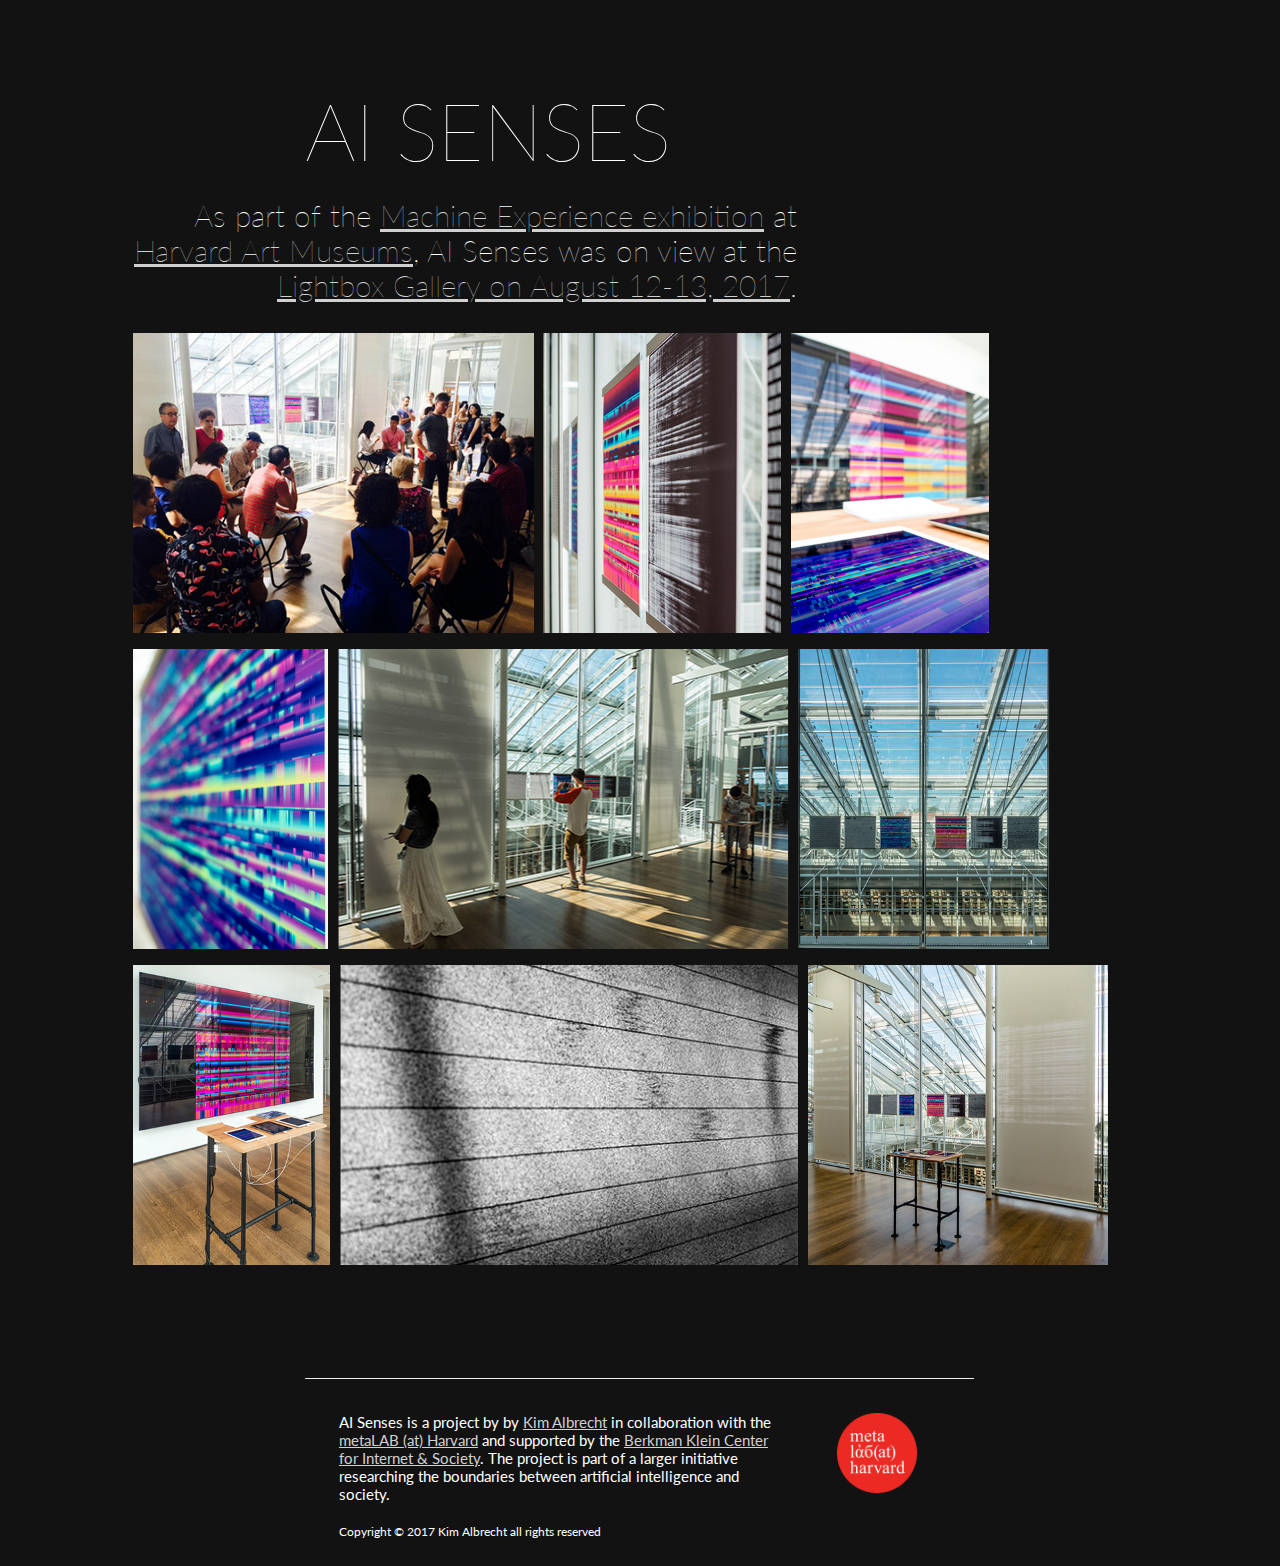
==== harvard_art_museums_exhibit.html @ d58d0d69 "Text Update + small layout changes" ====
<!DOCTYPE html>
<html lang="en">
<head>

  <!-- Basic Page Needs
  –––––––––––––––––––––––––––––––––––––––––––––––––– -->
  <meta charset="utf-8">
  <title>AI Senses</title>
  <meta name="description" content="">
  <meta name="author" content="Kim Albrecht">

  <!-- Mobile Specific Metas
  –––––––––––––––––––––––––––––––––––––––––––––––––– -->
<meta name="viewport" content="initial-scale=1, maximum-scale=1, user-scalable=0"/>
<meta name="apple-mobile-web-app-capable" content="yes">
<meta name="mobile-web-app-capable" content="yes">

  <!-- FONT
  –––––––––––––––––––––––––––––––––––––––––––––––––– -->
  <link href="https://fonts.googleapis.com/css?family=Lato:100,300,300i" rel="stylesheet">

  <!-- CSS
  –––––––––––––––––––––––––––––––––––––––––––––––––– -->
  <link rel="stylesheet" href="css/normalize.css">
  <link rel="stylesheet" href="css/skeleton.css">
  <link rel="stylesheet" href="css/custom.css">

  <style type="text/css">
    .thumbnail img{
      /*height: 0%;*/
      width: auto;
      height: 300px;
    }
    .grid-image-item{
      overflow:auto;
      margin: 5px;
    }

    /** LIGHTBOX MARKUP **/

    .lightbox {
      /** Default lightbox to hidden */
      display: none;

      /** Position and style */
      position: fixed;
      z-index: 999;
      width: 100%;
      height: 100%;
      text-align: center;
      top: 0;
      left: 0;
      background: rgba(0,0,0,0.8);
    }

    .lightbox img {
      /** Pad the lightbox image */
      max-width: 90%;
      max-height: 80%;
      margin-top: 2%;
    }

    .lightbox:target {
      /** Remove default browser outline */
      outline: none;

      /** Unhide lightbox **/
      display: block;
    }
    
  </style>

  <!-- Favicon
  –––––––––––––––––––––––––––––––––––––––––––––––––– -->
  <link rel="icon" type="image/png" href="images/favicon.png">

</head>
<body>

  <!-- Primary Page Layout
  –––––––––––––––––––––––––––––––––––––––––––––––––– -->
  <div class="container">
    <div class="row" style="margin-top: 8%">
      <div class="ten columns offset-by-two">
        <h1 id="headline">AI Senses</h1>
      </div>
    </div>
    <div class="row">
<!--       <div class="five columns offset-by-one">
        <p class="introDescr">Ai Senses visualizes sensor data of machines that surround us every day to develop an understanding how they experience the world.</p>
      </div> -->
      <div class="eight columns">
        <p class="introDescr">As part of the <a href="https://cyber.harvard.edu/events/2017/08/AIArt">Machine Experience exhibition</a> at <a href="http://www.harvardartmuseums.org/visit/calendar/lightbox-gallery-talk-artificial-intelligence-in-art-and-design">Harvard Art Museums</a>, AI Senses was on view at the <a href="https://metalabharvard.github.io/projects/lb_machineexperience/">Lightbox Gallery on August 12-13, 2017</a>.</p>
      </div>
    </div>

    <div class="grid"> <!-- Sensor Grid -->
      <div class="grid-image-item thumbnail">
        <a href="#image_0">
          <img src="images/harvard_art_museums/medium/AI Senses Exhibit Images_0.jpg">
        </a>
      </div>

      <div class="grid-image-item thumbnail">
        <a href="#image_1">
          <img src="images/harvard_art_museums/medium/AI Senses Exhibit Images_1.jpg">
        </a>
      </div>
      
      <div class="grid-image-item thumbnail">
        <a href="#image_2">
          <img src="images/harvard_art_museums/medium/AI Senses Exhibit Images_2.jpg">
        </a>
      </div>
      
      <div class="grid-image-item thumbnail">
        <a href="#image_3">
          <img src="images/harvard_art_museums/medium/AI Senses Exhibit Images_3.jpg">
        </a>
      </div>

      <div class="grid-image-item thumbnail">
        <a href="#image_4">
          <img src="images/harvard_art_museums/medium/AI Senses Exhibit Images_4.jpg">
        </a>
      </div>

      <div class="grid-image-item thumbnail">
        <a href="#image_5">
          <img src="images/harvard_art_museums/medium/AI Senses Exhibit Images_5.jpg">
        </a>
      </div>

      <div class="grid-image-item thumbnail">
        <a href="#image_6">
          <img src="images/harvard_art_museums/medium/AI Senses Exhibit Images_6.jpg">
        </a>
      </div>
      
      <div class="grid-image-item thumbnail">
        <a href="#image_7">
          <img src="images/harvard_art_museums/medium/AI Senses Exhibit Images_7.jpg">
        </a>
      </div>

      <div class="grid-image-item thumbnail">
        <a href="#image_8">
          <img src="images/harvard_art_museums/medium/AI Senses Exhibit Images_8.jpg">
        </a>
      </div>
      
    </div> <!-- Sensor Grid -->

    <a href="#_" class="lightbox" id="image_0">
      <img src="images/harvard_art_museums/large/AI Senses Exhibit Images_0.jpg">
    </a>
    <a href="#_" class="lightbox" id="image_1">
      <img src="images/harvard_art_museums/large/AI Senses Exhibit Images_1.jpg">
    </a>
    <a href="#_" class="lightbox" id="image_2">
      <img src="images/harvard_art_museums/large/AI Senses Exhibit Images_2.jpg">
    </a>
    <a href="#_" class="lightbox" id="image_3">
      <img src="images/harvard_art_museums/large/AI Senses Exhibit Images_3.jpg">
    </a>
    <a href="#_" class="lightbox" id="image_4">
      <img src="images/harvard_art_museums/large/AI Senses Exhibit Images_4.jpg">
    </a>
    <a href="#_" class="lightbox" id="image_5">
      <img src="images/harvard_art_museums/large/AI Senses Exhibit Images_5.jpg">
    </a>
    <a href="#_" class="lightbox" id="image_6">
      <img src="images/harvard_art_museums/large/AI Senses Exhibit Images_6.jpg">
    </a>
    <a href="#_" class="lightbox" id="image_7">
      <img src="images/harvard_art_museums/large/AI Senses Exhibit Images_7.jpg">
    </a>
    <a href="#_" class="lightbox" id="image_8">
      <img src="images/harvard_art_museums/large/AI Senses Exhibit Images_8.jpg">
      <p>Image by Chris Molinski</p>
    </a>

    <!-- Descr. Long -->

    <div id="row" style="margin-top: 10%;"> <!-- Footer -->
        <div class="eight columns offset-by-two" style="border-top: 1px solid #eee;">
            <div id="row" style="margin: 5%;">
              <div class="nine columns">
                <p>
                  AI Senses is a project by by <a href="http://kimalbrecht.com/">Kim Albrecht</a> in collaboration with the <a href="http://metalab.harvard.edu/">metaLAB (at) Harvard</a> and supported by the <a href="">Berkman Klein Center for Internet &amp; Society</a>. The project is part of a larger initiative researching the boundaries between artificial intelligence and society.
                    <br><br>
                    <small>Copyright &copy; 2017 Kim Albrecht all rights reserved</small>
                </p>
              </div>
              <div class="two columns offset-by-one">
                  <img src="images/ml_logo.gif" style="width: 80px; height: 80px;">
              </div>
            </div>
        </div>
        
    </div> <!-- Footer -->

  </div>

<!-- End Document
  –––––––––––––––––––––––––––––––––––––––––––––––––– -->

<!-- JS
–––––––––––––––––––––––––––––––––––––––––––––––––– -->
  <script src="libs/isotope.pkgd.min.js"></script>

  <script>
    
    var grid = document.querySelector('.grid');

    var iso = new Isotope( grid, {
      // options
      itemSelector: '.grid-image-item',
      layoutMode: 'fitRows', // fitRows // masonry
      sortBy: 'random'
    });

    window.onload = function() {
      iso.arrange();
    }

    setTimeout(function() { iso.arrange(); }, 1000);
    setTimeout(function() { iso.arrange(); }, 3000);

  </script>
  
</body>
</html>
---- css/skeleton.css ----
/*
* Skeleton V2.0.4
* Copyright 2014, Dave Gamache
* www.getskeleton.com
* Free to use under the MIT license.
* http://www.opensource.org/licenses/mit-license.php
* 12/29/2014
*/


/* Table of contents
––––––––––––––––––––––––––––––––––––––––––––––––––
- Grid
- Base Styles
- Typography
- Links
- Buttons
- Forms
- Lists
- Code
- Tables
- Spacing
- Utilities
- Clearing
- Media Queries
*/


/* Grid
–––––––––––––––––––––––––––––––––––––––––––––––––– */
.container {
  position: relative;
  width: 100%;
  max-width: 1200px;
  margin: 0 auto;
  padding: 0 20px;
  box-sizing: border-box; }
.column,
.columns {
  width: 100%;
  float: left;
  box-sizing: border-box; }

/* For devices larger than 400px */
@media (min-width: 400px) {
  .container {
    width: 85%;
    padding: 0; }
}

/* For devices larger than 550px */
@media (min-width: 550px) {
  .container {
    width: 80%; }
  .column,
  .columns {
    margin-left: 4%; }
  .column:first-child,
  .columns:first-child {
    margin-left: 0; }

  .one.column,
  .one.columns                    { width: 4.66666666667%; }
  .two.columns                    { width: 13.3333333333%; }
  .three.columns                  { width: 22%;            }
  .four.columns                   { width: 30.6666666667%; }
  .five.columns                   { width: 39.3333333333%; }
  .six.columns                    { width: 48%;            }
  .seven.columns                  { width: 56.6666666667%; }
  .eight.columns                  { width: 65.3333333333%; }
  .nine.columns                   { width: 74.0%;          }
  .ten.columns                    { width: 82.6666666667%; }
  .eleven.columns                 { width: 91.3333333333%; }
  .twelve.columns                 { width: 100%; margin-left: 0; }

  .one-third.column               { width: 30.6666666667%; }
  .two-thirds.column              { width: 65.3333333333%; }

  .one-half.column                { width: 48%; }

  /* Offsets */
  .offset-by-one.column,
  .offset-by-one.columns          { margin-left: 8.66666666667%; }
  .offset-by-two.column,
  .offset-by-two.columns          { margin-left: 17.3333333333%; }
  .offset-by-three.column,
  .offset-by-three.columns        { margin-left: 26%;            }
  .offset-by-four.column,
  .offset-by-four.columns         { margin-left: 34.6666666667%; }
  .offset-by-five.column,
  .offset-by-five.columns         { margin-left: 43.3333333333%; }
  .offset-by-six.column,
  .offset-by-six.columns          { margin-left: 52%;            }
  .offset-by-seven.column,
  .offset-by-seven.columns        { margin-left: 60.6666666667%; }
  .offset-by-eight.column,
  .offset-by-eight.columns        { margin-left: 69.3333333333%; }
  .offset-by-nine.column,
  .offset-by-nine.columns         { margin-left: 78.0%;          }
  .offset-by-ten.column,
  .offset-by-ten.columns          { margin-left: 86.6666666667%; }
  .offset-by-eleven.column,
  .offset-by-eleven.columns       { margin-left: 95.3333333333%; }

  .offset-by-one-third.column,
  .offset-by-one-third.columns    { margin-left: 34.6666666667%; }
  .offset-by-two-thirds.column,
  .offset-by-two-thirds.columns   { margin-left: 69.3333333333%; }

  .offset-by-one-half.column,
  .offset-by-one-half.columns     { margin-left: 52%; }

}


/* Base Styles
–––––––––––––––––––––––––––––––––––––––––––––––––– */
/* NOTE
html is set to 62.5% so that all the REM measurements throughout Skeleton
are based on 10px sizing. So basically 1.5rem = 15px :) */
html {
  font-size: 62.5%; }
body {
  font-size: 1.5em; /* currently ems cause chrome bug misinterpreting rems on body element */
  line-height: 1.6;
  font-weight: 400;
  font-family: "Lato", "HelveticaNeue", "Helvetica Neue", Helvetica, Arial, sans-serif;
  color: #fff; }


/* Typography
–––––––––––––––––––––––––––––––––––––––––––––––––– */
h1, h2, h3, h4, h5, h6 {
  margin-top: 0;
  margin-bottom: 2rem;
  font-weight: 100; }
h1 { font-size: 4.0rem; line-height: 1.2;  letter-spacing: -.1rem;}
h2 { font-size: 3.6rem; line-height: 1.25; letter-spacing: -.1rem; }
h3 { font-size: 3.0rem; line-height: 1.3;  letter-spacing: -.1rem; }
h4 { font-size: 2.4rem; line-height: 1.35; letter-spacing: -.08rem; }
h5 { font-size: 1.8rem; line-height: 1.5;  letter-spacing: -.05rem; }
h6 { font-size: 1.7rem; line-height: 1.6;  letter-spacing: 0; }

/* Larger than phablet */
@media (min-width: 550px) {
  h1 { font-size: 5.0rem; }
  h2 { font-size: 4.2rem; }
  h3 { font-size: 3.6rem; }
  h4 { font-size: 3.0rem; }
  h5 { font-size: 2.4rem; }
  h6 { font-size: 1.7rem; }
}

p {
  margin-top: 0; }


/* Links
–––––––––––––––––––––––––––––––––––––––––––––––––– */
a {
  color: #1EAEDB; }
a:hover {
  color: #0FA0CE; }


/* Buttons
–––––––––––––––––––––––––––––––––––––––––––––––––– */
.button,
button,
input[type="submit"],
input[type="reset"],
input[type="button"] {
  display: inline-block;
  height: 38px;
  padding: 0 30px;
  color: #555;
  text-align: center;
  font-size: 11px;
  font-weight: 600;
  line-height: 38px;
  letter-spacing: .1rem;
  text-transform: uppercase;
  text-decoration: none;
  white-space: nowrap;
  background-color: transparent;
  border-radius: 4px;
  border: 1px solid #bbb;
  cursor: pointer;
  box-sizing: border-box; }
.button:hover,
button:hover,
input[type="submit"]:hover,
input[type="reset"]:hover,
input[type="button"]:hover,
.button:focus,
button:focus,
input[type="submit"]:focus,
input[type="reset"]:focus,
input[type="button"]:focus {
  color: #333;
  border-color: #888;
  outline: 0; }
.button.button-primary,
button.button-primary,
input[type="submit"].button-primary,
input[type="reset"].button-primary,
input[type="button"].button-primary {
  color: #FFF;
  background-color: #33C3F0;
  border-color: #33C3F0; }
.button.button-primary:hover,
button.button-primary:hover,
input[type="submit"].button-primary:hover,
input[type="reset"].button-primary:hover,
input[type="button"].button-primary:hover,
.button.button-primary:focus,
button.button-primary:focus,
input[type="submit"].button-primary:focus,
input[type="reset"].button-primary:focus,
input[type="button"].button-primary:focus {
  color: #FFF;
  background-color: #1EAEDB;
  border-color: #1EAEDB; }


/* Forms
–––––––––––––––––––––––––––––––––––––––––––––––––– */
input[type="email"],
input[type="number"],
input[type="search"],
input[type="text"],
input[type="tel"],
input[type="url"],
input[type="password"],
textarea,
select {
  height: 38px;
  padding: 6px 10px; /* The 6px vertically centers text on FF, ignored by Webkit */
  background-color: #fff;
  border: 1px solid #D1D1D1;
  border-radius: 4px;
  box-shadow: none;
  box-sizing: border-box; }
/* Removes awkward default styles on some inputs for iOS */
input[type="email"],
input[type="number"],
input[type="search"],
input[type="text"],
input[type="tel"],
input[type="url"],
input[type="password"],
textarea {
  -webkit-appearance: none;
     -moz-appearance: none;
          appearance: none; }
textarea {
  min-height: 65px;
  padding-top: 6px;
  padding-bottom: 6px; }
input[type="email"]:focus,
input[type="number"]:focus,
input[type="search"]:focus,
input[type="text"]:focus,
input[type="tel"]:focus,
input[type="url"]:focus,
input[type="password"]:focus,
textarea:focus,
select:focus {
  border: 1px solid #33C3F0;
  outline: 0; }
label,
legend {
  display: block;
  margin-bottom: .5rem;
  font-weight: 600; }
fieldset {
  padding: 0;
  border-width: 0; }
input[type="checkbox"],
input[type="radio"] {
  display: inline; }
label > .label-body {
  display: inline-block;
  margin-left: .5rem;
  font-weight: normal; }


/* Lists
–––––––––––––––––––––––––––––––––––––––––––––––––– */
ul {
  list-style: circle inside; }
ol {
  list-style: decimal inside; }
ol, ul {
  padding-left: 0;
  margin-top: 0; }
ul ul,
ul ol,
ol ol,
ol ul {
  margin: 1.5rem 0 1.5rem 3rem;
  font-size: 90%; }
li {
  margin-bottom: 1rem; }


/* Code
–––––––––––––––––––––––––––––––––––––––––––––––––– */
code {
  padding: .2rem .5rem;
  margin: 0 .2rem;
  font-size: 90%;
  white-space: nowrap;
  background: #F1F1F1;
  border: 1px solid #E1E1E1;
  border-radius: 4px; }
pre > code {
  display: block;
  padding: 1rem 1.5rem;
  white-space: pre; }


/* Tables
–––––––––––––––––––––––––––––––––––––––––––––––––– */
th,
td {
  padding: 12px 15px;
  text-align: left;
  border-bottom: 1px solid #E1E1E1; }
th:first-child,
td:first-child {
  padding-left: 0; }
th:last-child,
td:last-child {
  padding-right: 0; }


/* Spacing
–––––––––––––––––––––––––––––––––––––––––––––––––– */
button,
.button {
  margin-bottom: 1rem; }
input,
textarea,
select,
fieldset {
  margin-bottom: 1.5rem; }
pre,
blockquote,
dl,
figure,
table,
p,
ul,
ol,
form {
  margin-bottom: 2.5rem; }


/* Utilities
–––––––––––––––––––––––––––––––––––––––––––––––––– */
.u-full-width {
  width: 100%;
  box-sizing: border-box; }
.u-max-full-width {
  max-width: 100%;
  box-sizing: border-box; }
.u-pull-right {
  float: right; }
.u-pull-left {
  float: left; }


/* Misc
–––––––––––––––––––––––––––––––––––––––––––––––––– */
hr {
  margin-top: 3rem;
  margin-bottom: 3.5rem;
  border-width: 0;
  border-top: 1px solid #E1E1E1; }


/* Clearing
–––––––––––––––––––––––––––––––––––––––––––––––––– */

/* Self Clearing Goodness */
.container:after,
.row:after,
.u-cf {
  content: "";
  display: table;
  clear: both; }


/* Media Queries
–––––––––––––––––––––––––––––––––––––––––––––––––– */
/*
Note: The best way to structure the use of media queries is to create the queries
near the relevant code. For example, if you wanted to change the styles for buttons
on small devices, paste the mobile query code up in the buttons section and style it
there.
*/


/* Larger than mobile */
@media (min-width: 400px) {}

/* Larger than phablet (also point when grid becomes active) */
@media (min-width: 550px) {}

/* Larger than tablet */
@media (min-width: 750px) {}

/* Larger than desktop */
@media (min-width: 1000px) {}

/* Larger than Desktop HD */
@media (min-width: 1200px) {}
---- css/custom.css ----
body{
	background-color: #121212;
}

h1, h2, h3, h4, h5, h6{
	text-transform: uppercase;
}

p{
	line-height: 1.8rem;
}

a{
	color: #D1D1D1;
}
a:hover{
	color: #B5B5B5;
}

#headline{
	font-size: 7.0rem;
}
@media screen and (min-width: 430px) {
	#headline { 
		font-size: 8.0rem;
	}
}

.liveTag{
	font-weight: 300;
	font-style: italic;
	font-size: 1.2rem;
	vertical-align: .5rem;
	visibility: hidden;
}
.goLive{
	font-weight: 300;
	font-style: italic;
	font-size: 1.8rem;
	vertical-align: .5rem;
	text-transform: uppercase;
	text-align: center;
	color: #D1D1D1;
	text-decoration: underline;
	cursor:pointer;
	visibility: hidden;
}
.description{
	display: none;
}
.introDescr{
	font-weight: 100;
	font-size: 3rem;
	line-height: 3.5rem;
	text-align: left;
}
@media screen and (min-width: 550px) {
	.introDescr { 
		text-align: right;
	}
}
.sensorDescr{
	font-size: 1.3rem;
	line-height: 1.7rem;
	margin-right: 20%;
}
.rightAlign{
	text-align: right;
}

.grid-item { 
	width: 48%; 
	padding: 1%;
}

.grid-item { 
	width: 100%; 
}

.sensorHeadline h6{
	margin: 0px;
}

@media screen and (min-width: 500px) {
	.grid-item { 
		width: 48%; 
		padding: 1%;
	}
}

@media screen and (min-width: 1100px) {
	.grid-item { 
		width: 31%; 
		padding: 1%;
	}
}

.videoInsert {
    width: 100%    !important;
	height: auto   !important;
}

video::-webkit-media-controls-start-playback-button {
    display: none!important;
    -webkit-appearance: none;
}
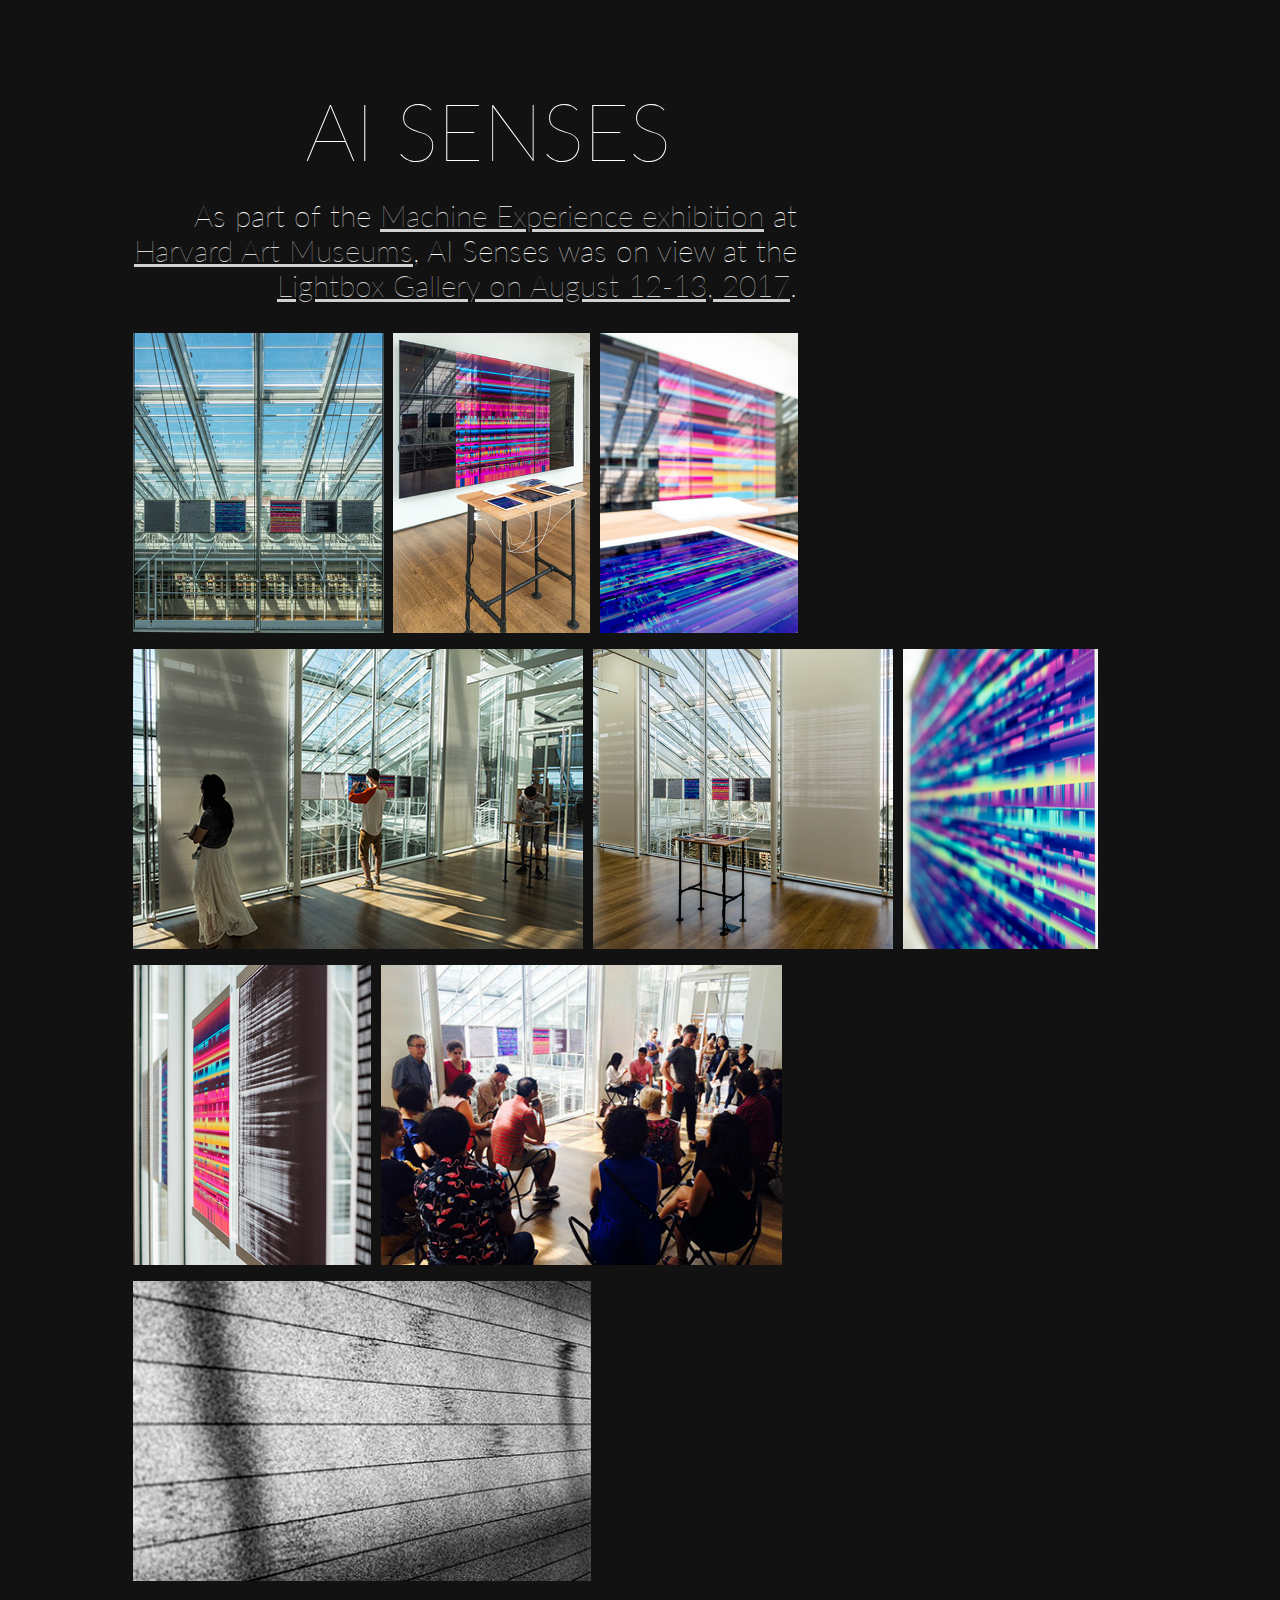
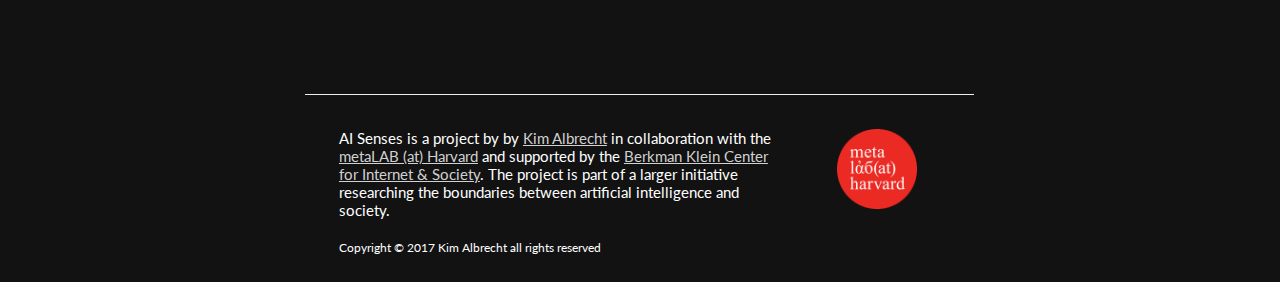
==== commit dba24161: "add link" ====
--- a/harvard_art_museums_exhibit.html
+++ b/harvard_art_museums_exhibit.html
@@ -187,7 +187,7 @@
             <div id="row" style="margin: 5%;">
               <div class="nine columns">
                 <p>
-                  AI Senses is a project by by <a href="http://kimalbrecht.com/">Kim Albrecht</a> in collaboration with the <a href="http://metalab.harvard.edu/">metaLAB (at) Harvard</a> and supported by the <a href="">Berkman Klein Center for Internet &amp; Society</a>. The project is part of a larger initiative researching the boundaries between artificial intelligence and society.
+                  AI Senses is a project by by <a href="http://kimalbrecht.com/">Kim Albrecht</a> in collaboration with the <a href="http://metalab.harvard.edu/">metaLAB (at) Harvard</a> and supported by the <a href="https://cyber.harvard.edu/">Berkman Klein Center for Internet &amp; Society</a>. The project is part of a larger initiative researching the boundaries between artificial intelligence and society.
                     <br><br>
                     <small>Copyright &copy; 2017 Kim Albrecht all rights reserved</small>
                 </p>
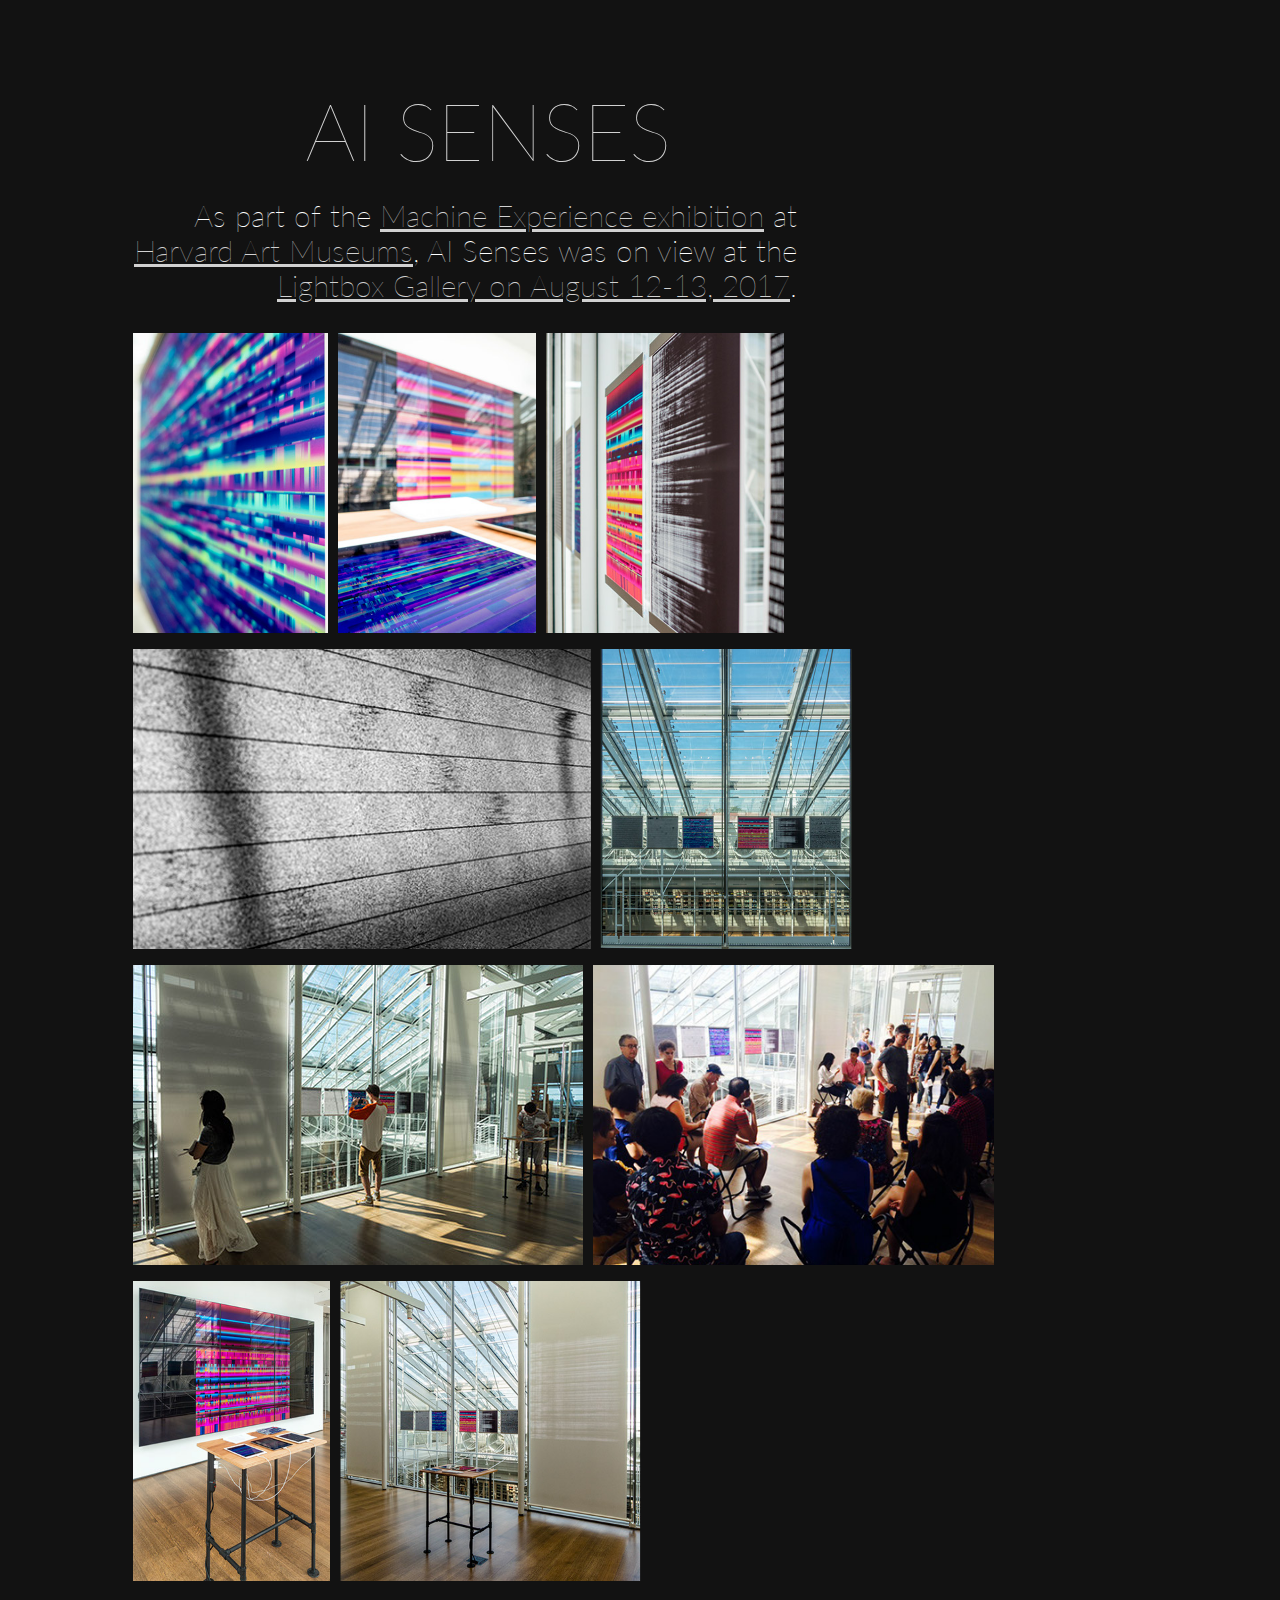
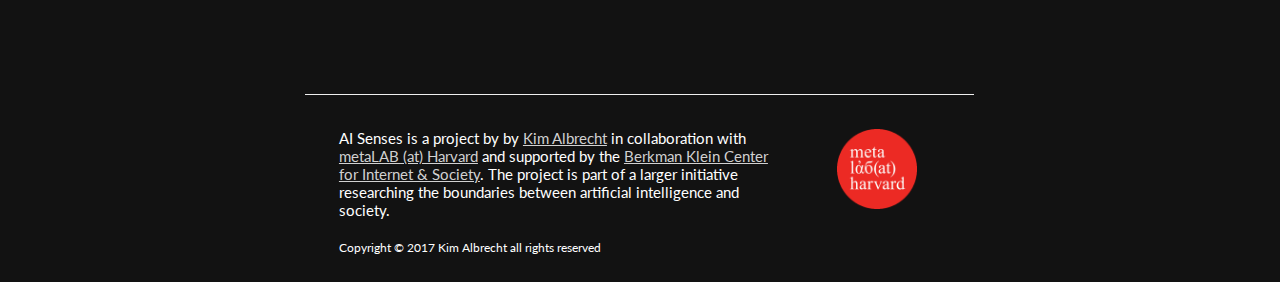
==== commit f8f2101d: "Link to root fix" ====
--- a/harvard_art_museums_exhibit.html
+++ b/harvard_art_museums_exhibit.html
@@ -67,6 +67,9 @@
       /** Unhide lightbox **/
       display: block;
     }
+    #headline a{
+      text-decoration: none;
+    }
     
   </style>
 
@@ -82,7 +85,7 @@
   <div class="container">
     <div class="row" style="margin-top: 8%">
       <div class="ten columns offset-by-two">
-        <h1 id="headline">AI Senses</h1>
+        <h1 id="headline"><a href="index.html">AI Senses</a></h1>
       </div>
     </div>
     <div class="row">
@@ -187,7 +190,7 @@
             <div id="row" style="margin: 5%;">
               <div class="nine columns">
                 <p>
-                  AI Senses is a project by by <a href="http://kimalbrecht.com/">Kim Albrecht</a> in collaboration with the <a href="http://metalab.harvard.edu/">metaLAB (at) Harvard</a> and supported by the <a href="https://cyber.harvard.edu/">Berkman Klein Center for Internet &amp; Society</a>. The project is part of a larger initiative researching the boundaries between artificial intelligence and society.
+                  AI Senses is a project by by <a href="http://kimalbrecht.com/">Kim Albrecht</a> in collaboration with <a href="http://metalab.harvard.edu/">metaLAB (at) Harvard</a> and supported by the <a href="https://cyber.harvard.edu/research/ai">Berkman Klein Center for Internet &amp; Society</a>. The project is part of a larger initiative researching the boundaries between artificial intelligence and society.
                     <br><br>
                     <small>Copyright &copy; 2017 Kim Albrecht all rights reserved</small>
                 </p>
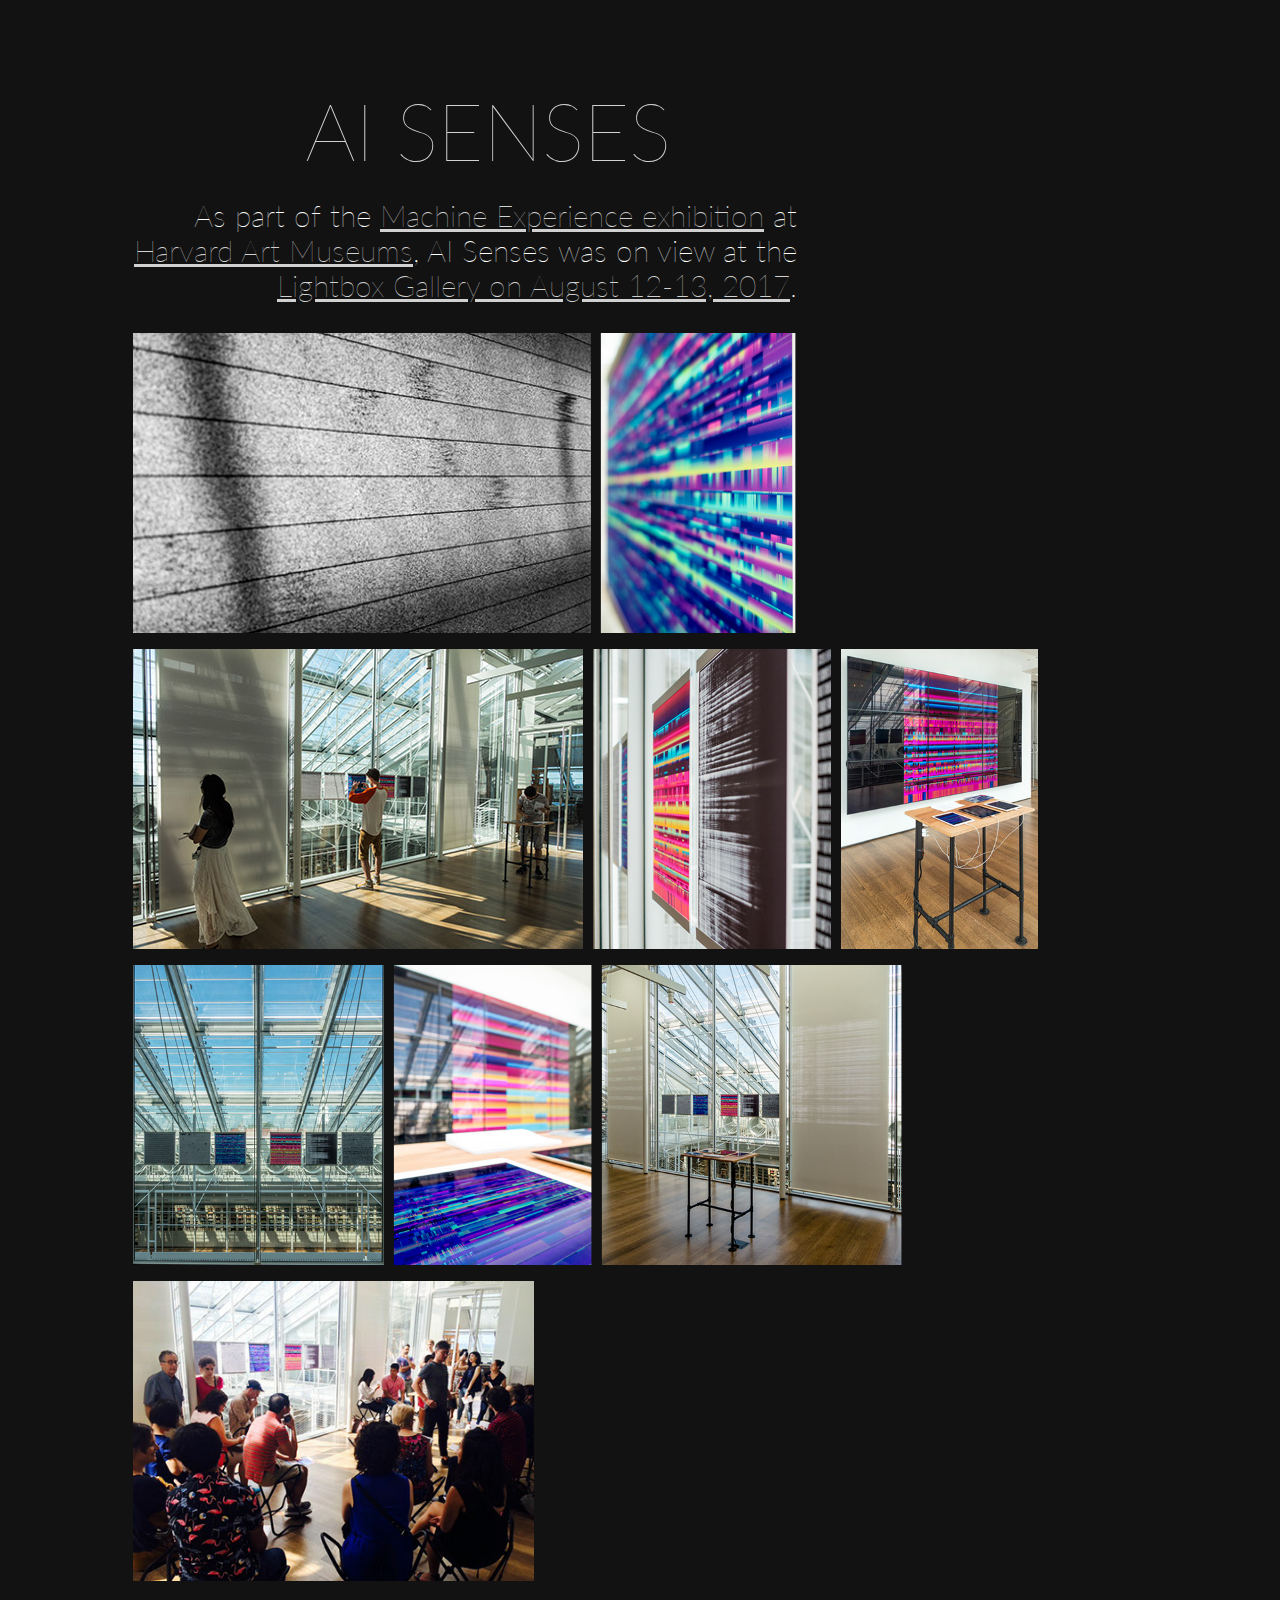
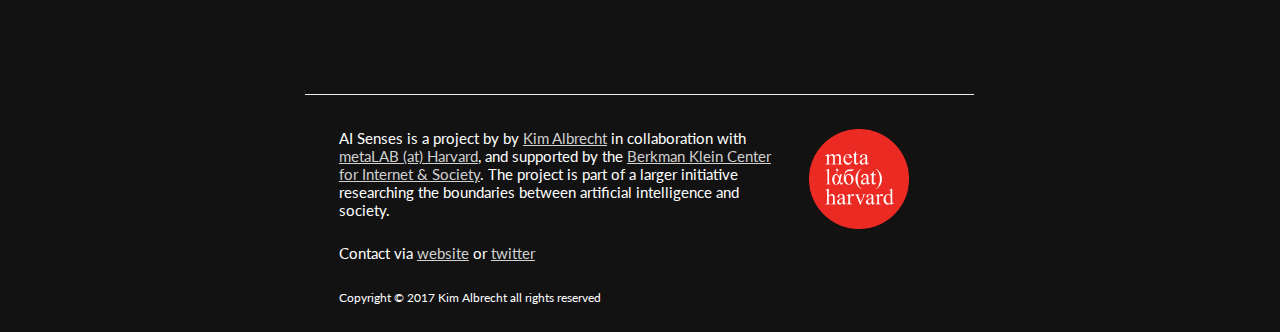
==== commit 1c16a0e2: "adding contact" ====
--- a/harvard_art_museums_exhibit.html
+++ b/harvard_art_museums_exhibit.html
@@ -190,17 +190,20 @@
             <div id="row" style="margin: 5%;">
               <div class="nine columns">
                 <p>
-                  AI Senses is a project by by <a href="http://kimalbrecht.com/">Kim Albrecht</a> in collaboration with <a href="http://metalab.harvard.edu/">metaLAB (at) Harvard</a> and supported by the <a href="https://cyber.harvard.edu/research/ai">Berkman Klein Center for Internet &amp; Society</a>. The project is part of a larger initiative researching the boundaries between artificial intelligence and society.
-                    <br><br>
-                    <small>Copyright &copy; 2017 Kim Albrecht all rights reserved</small>
+                  AI Senses is a project by by <a href="http://kimalbrecht.com/">Kim Albrecht</a> in collaboration with <a href="http://metalab.harvard.edu/">metaLAB (at) Harvard</a>, and supported by the <a href="https://cyber.harvard.edu/research/ai">Berkman Klein Center for Internet &amp; Society</a>. The project is part of a larger initiative researching the boundaries between artificial intelligence and society.
                 </p>
+                <p>
+                  Contact via <a href="http://kimalbrecht.com/">website</a> or <a href="https://twitter.com/kimay">twitter</a>
+                </p>
+                <p>
+                  <small>Copyright &copy; 2017 Kim Albrecht all rights reserved</small>
+                </p>  
               </div>
-              <div class="two columns offset-by-one">
-                  <img src="images/ml_logo.gif" style="width: 80px; height: 80px;">
+              <div class="three columns">
+                  <img src="images/ml_logo.gif" style="width:100%; max-width:100px;">
               </div>
             </div>
         </div>
-        
     </div> <!-- Footer -->
 
   </div>
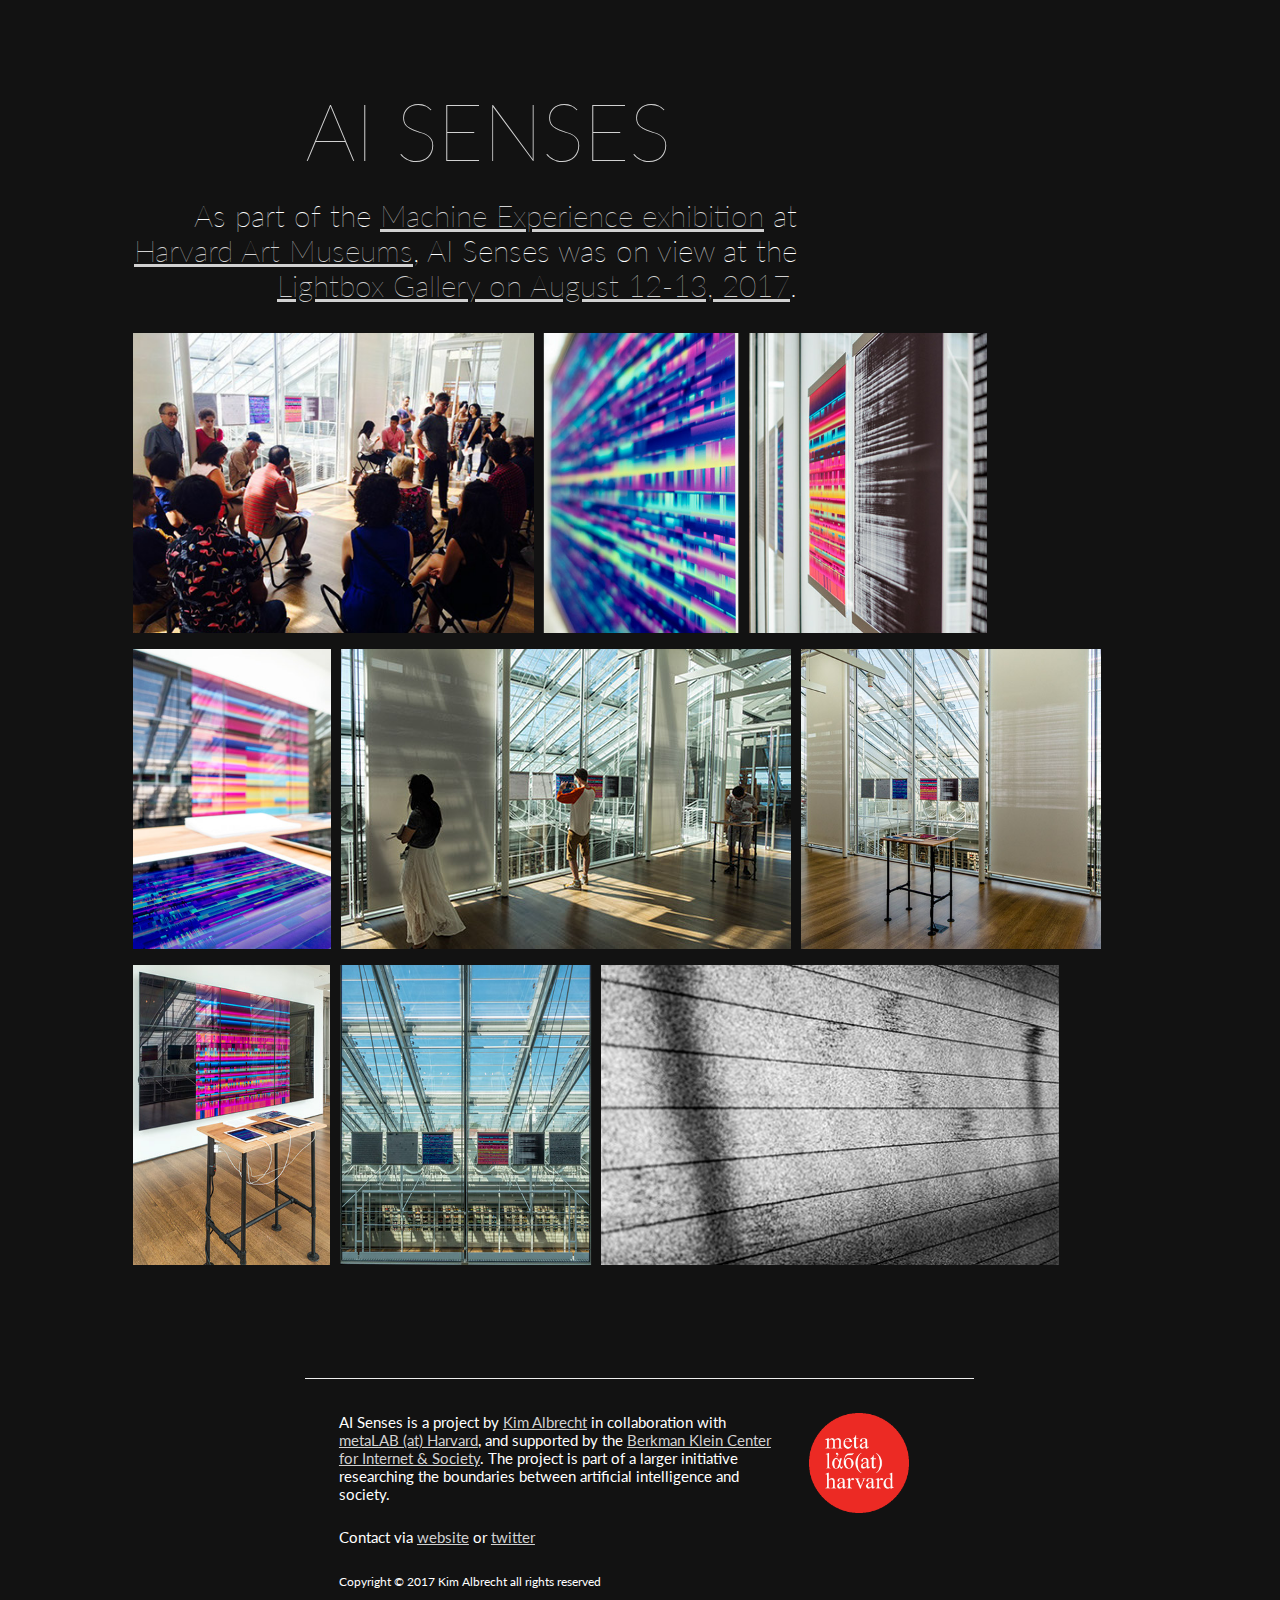
==== commit c27f0af3: "correct typo" ====
--- a/harvard_art_museums_exhibit.html
+++ b/harvard_art_museums_exhibit.html
@@ -190,7 +190,7 @@
             <div id="row" style="margin: 5%;">
               <div class="nine columns">
                 <p>
-                  AI Senses is a project by by <a href="http://kimalbrecht.com/">Kim Albrecht</a> in collaboration with <a href="http://metalab.harvard.edu/">metaLAB (at) Harvard</a>, and supported by the <a href="https://cyber.harvard.edu/research/ai">Berkman Klein Center for Internet &amp; Society</a>. The project is part of a larger initiative researching the boundaries between artificial intelligence and society.
+                  AI Senses is a project by <a href="http://kimalbrecht.com/">Kim Albrecht</a> in collaboration with <a href="http://metalab.harvard.edu/">metaLAB (at) Harvard</a>, and supported by the <a href="https://cyber.harvard.edu/research/ai">Berkman Klein Center for Internet &amp; Society</a>. The project is part of a larger initiative researching the boundaries between artificial intelligence and society.
                 </p>
                 <p>
                   Contact via <a href="http://kimalbrecht.com/">website</a> or <a href="https://twitter.com/kimay">twitter</a>
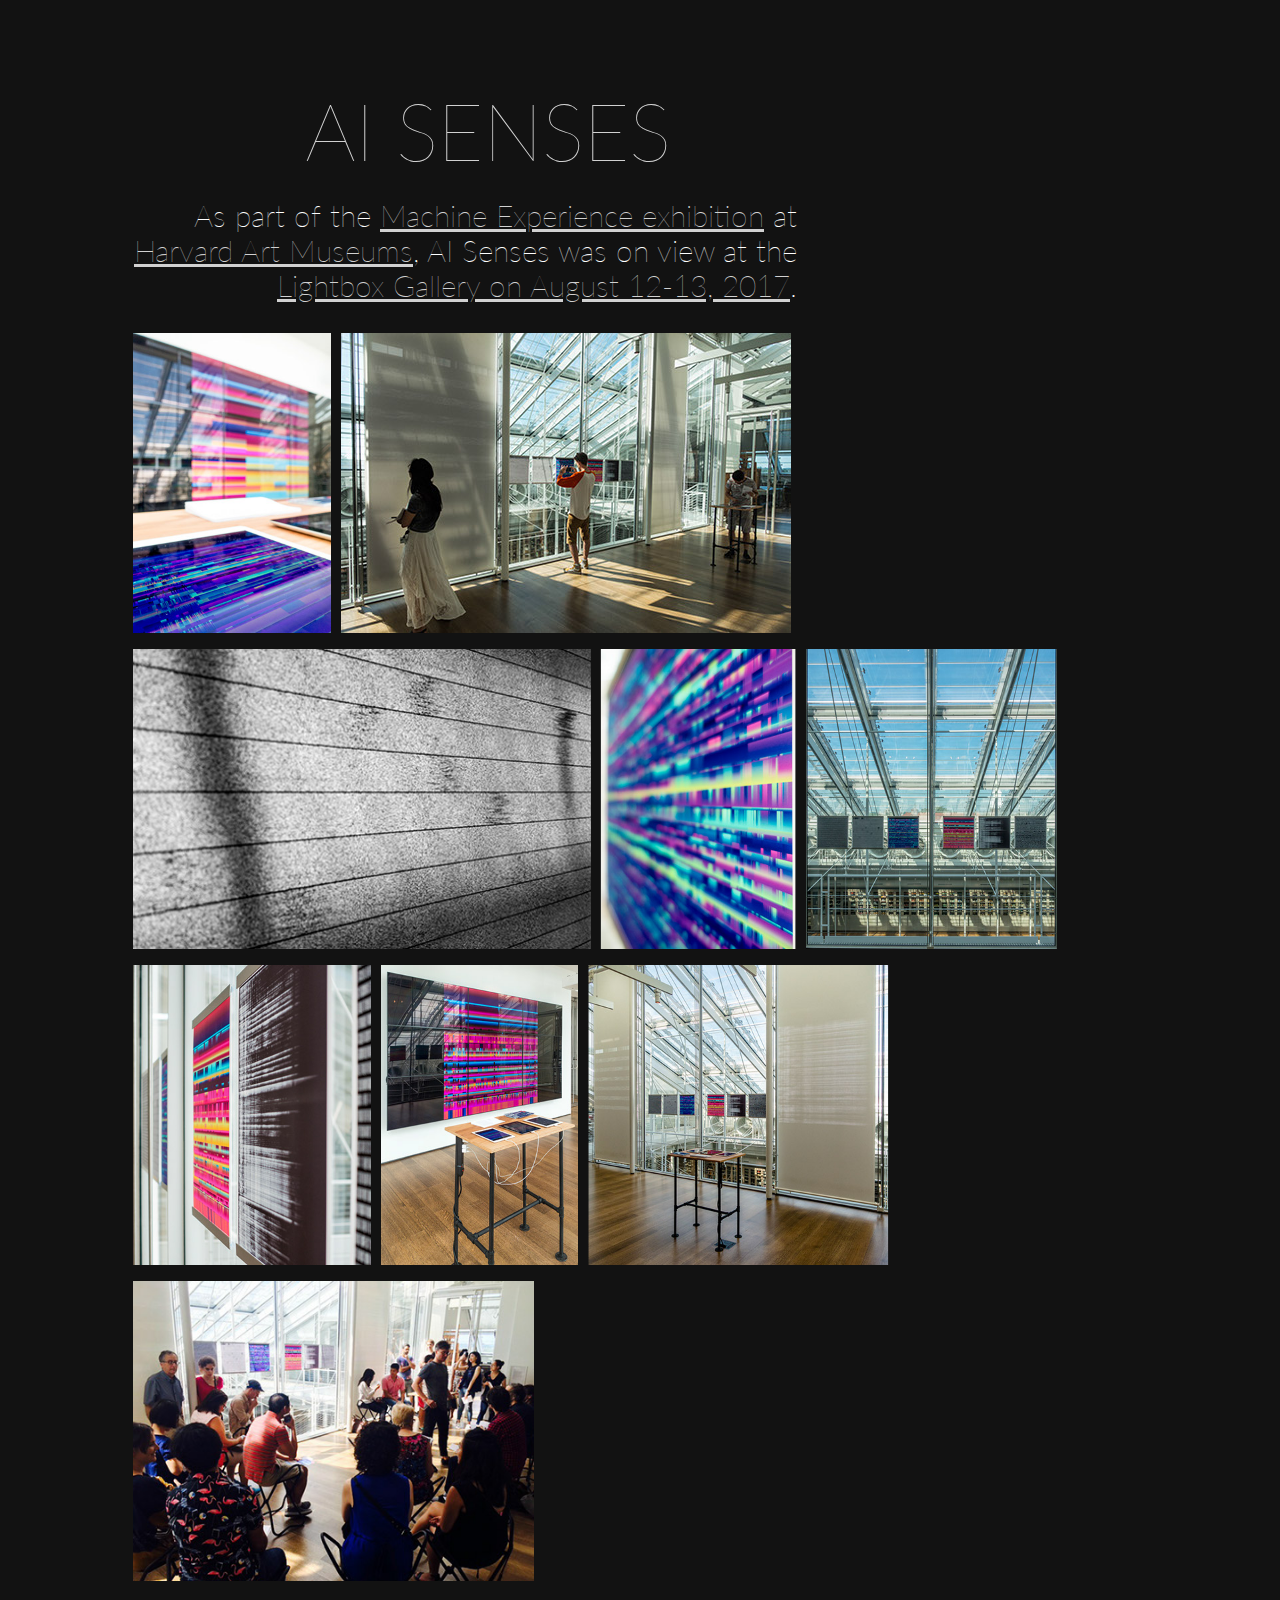
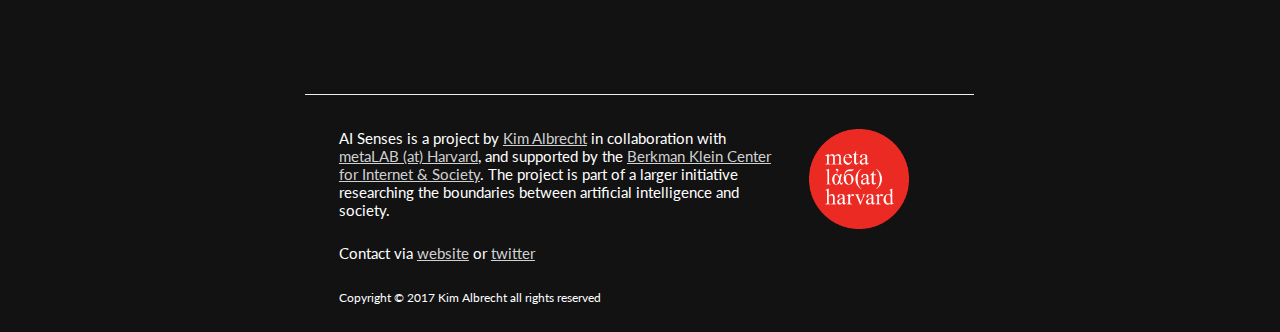
==== commit 0afeb2bb: "Add OpenGraph" ====
--- a/harvard_art_museums_exhibit.html
+++ b/harvard_art_museums_exhibit.html
@@ -14,6 +14,34 @@
 <meta name="viewport" content="initial-scale=1, maximum-scale=1, user-scalable=0"/>
 <meta name="apple-mobile-web-app-capable" content="yes">
 <meta name="mobile-web-app-capable" content="yes">
+
+<!-- Open Graph
+  –––––––––––––––––––––––––––––––––––––––––––––––––– -->
+<meta name="author" content="Kim Albrecht">
+<meta name="copyright" content="kimalbrecht.com">
+<meta name="description" content="AI Senses visualizes sensor data of the machines that surround us to develop an understanding how they experience the world.">
+<meta name="robots" content="index"/>
+<meta property="og:title" content="AI Senses by Kim Albrecht">
+<meta property="og:type" content="website">
+<meta property="og:description" content="AI Senses visualizes sensor data of the machines that surround us to develop an understanding how they experience the world.">
+<meta property="og:image" content="https://kimalbrecht.github.io/ai-senses/images/intro/cover/ai-senses-kim-albrecht-locating.jpg">
+<meta property="og:url" content="https://kimalbrecht.github.io/ai-senses/">
+
+<!-- Piwik -->
+<script type="text/javascript">
+  var _paq = _paq || [];
+  /* tracker methods like "setCustomDimension" should be called before "trackPageView" */
+  _paq.push(['trackPageView']);
+  _paq.push(['enableLinkTracking']);
+  (function() {
+    var u="//kimalbrecht.com/piwik/";
+    _paq.push(['setTrackerUrl', u+'piwik.php']);
+    _paq.push(['setSiteId', '1']);
+    var d=document, g=d.createElement('script'), s=d.getElementsByTagName('script')[0];
+    g.type='text/javascript'; g.async=true; g.defer=true; g.src=u+'piwik.js'; s.parentNode.insertBefore(g,s);
+  })();
+</script>
+<!-- End Piwik Code -->
 
   <!-- FONT
   –––––––––––––––––––––––––––––––––––––––––––––––––– -->
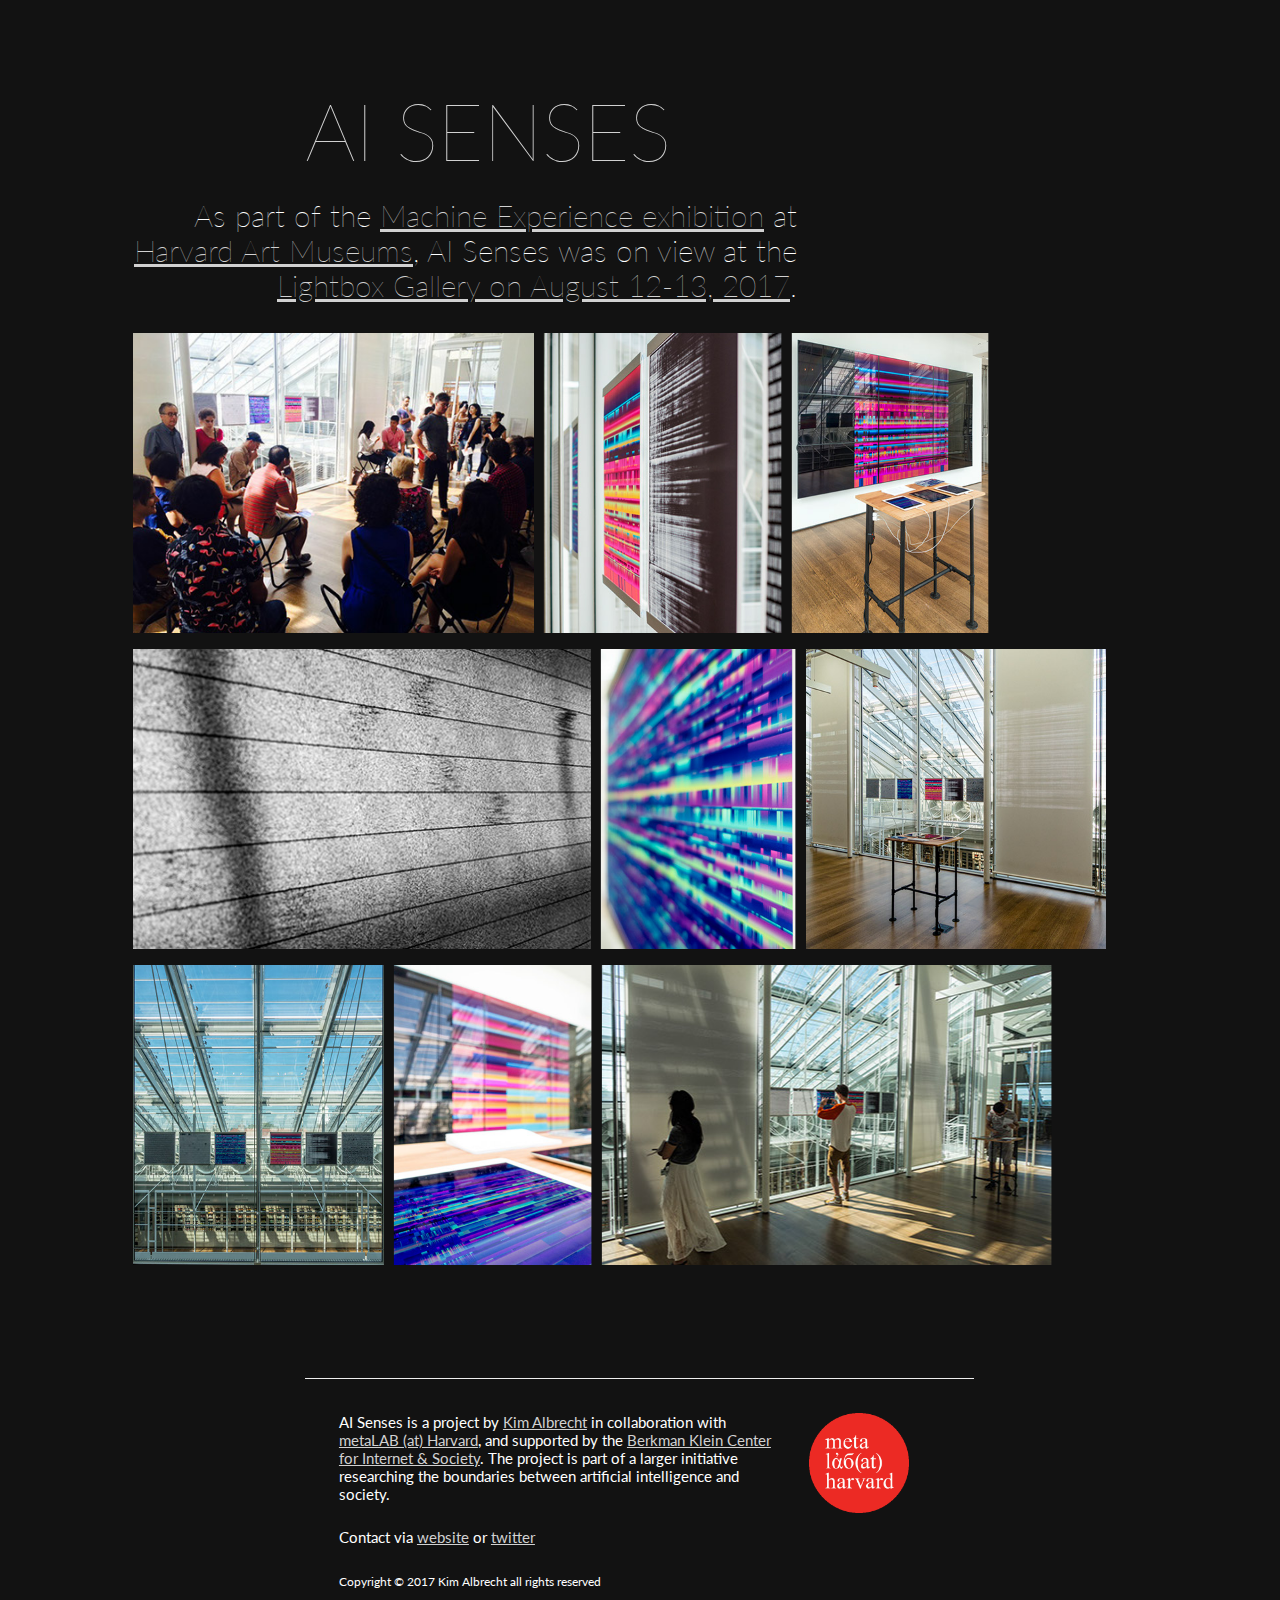
==== commit 327fbdd5: "Update OG Image" ====
--- a/harvard_art_museums_exhibit.html
+++ b/harvard_art_museums_exhibit.html
@@ -24,7 +24,7 @@
 <meta property="og:title" content="AI Senses by Kim Albrecht">
 <meta property="og:type" content="website">
 <meta property="og:description" content="AI Senses visualizes sensor data of the machines that surround us to develop an understanding how they experience the world.">
-<meta property="og:image" content="https://kimalbrecht.github.io/ai-senses/images/intro/cover/ai-senses-kim-albrecht-locating.jpg">
+<meta property="og:image" content="https://kimalbrecht.github.io/ai-senses/images/ai-senses-sensor-visualization-kim-albrecht.jpg">
 <meta property="og:url" content="https://kimalbrecht.github.io/ai-senses/">
 
 <!-- Piwik -->
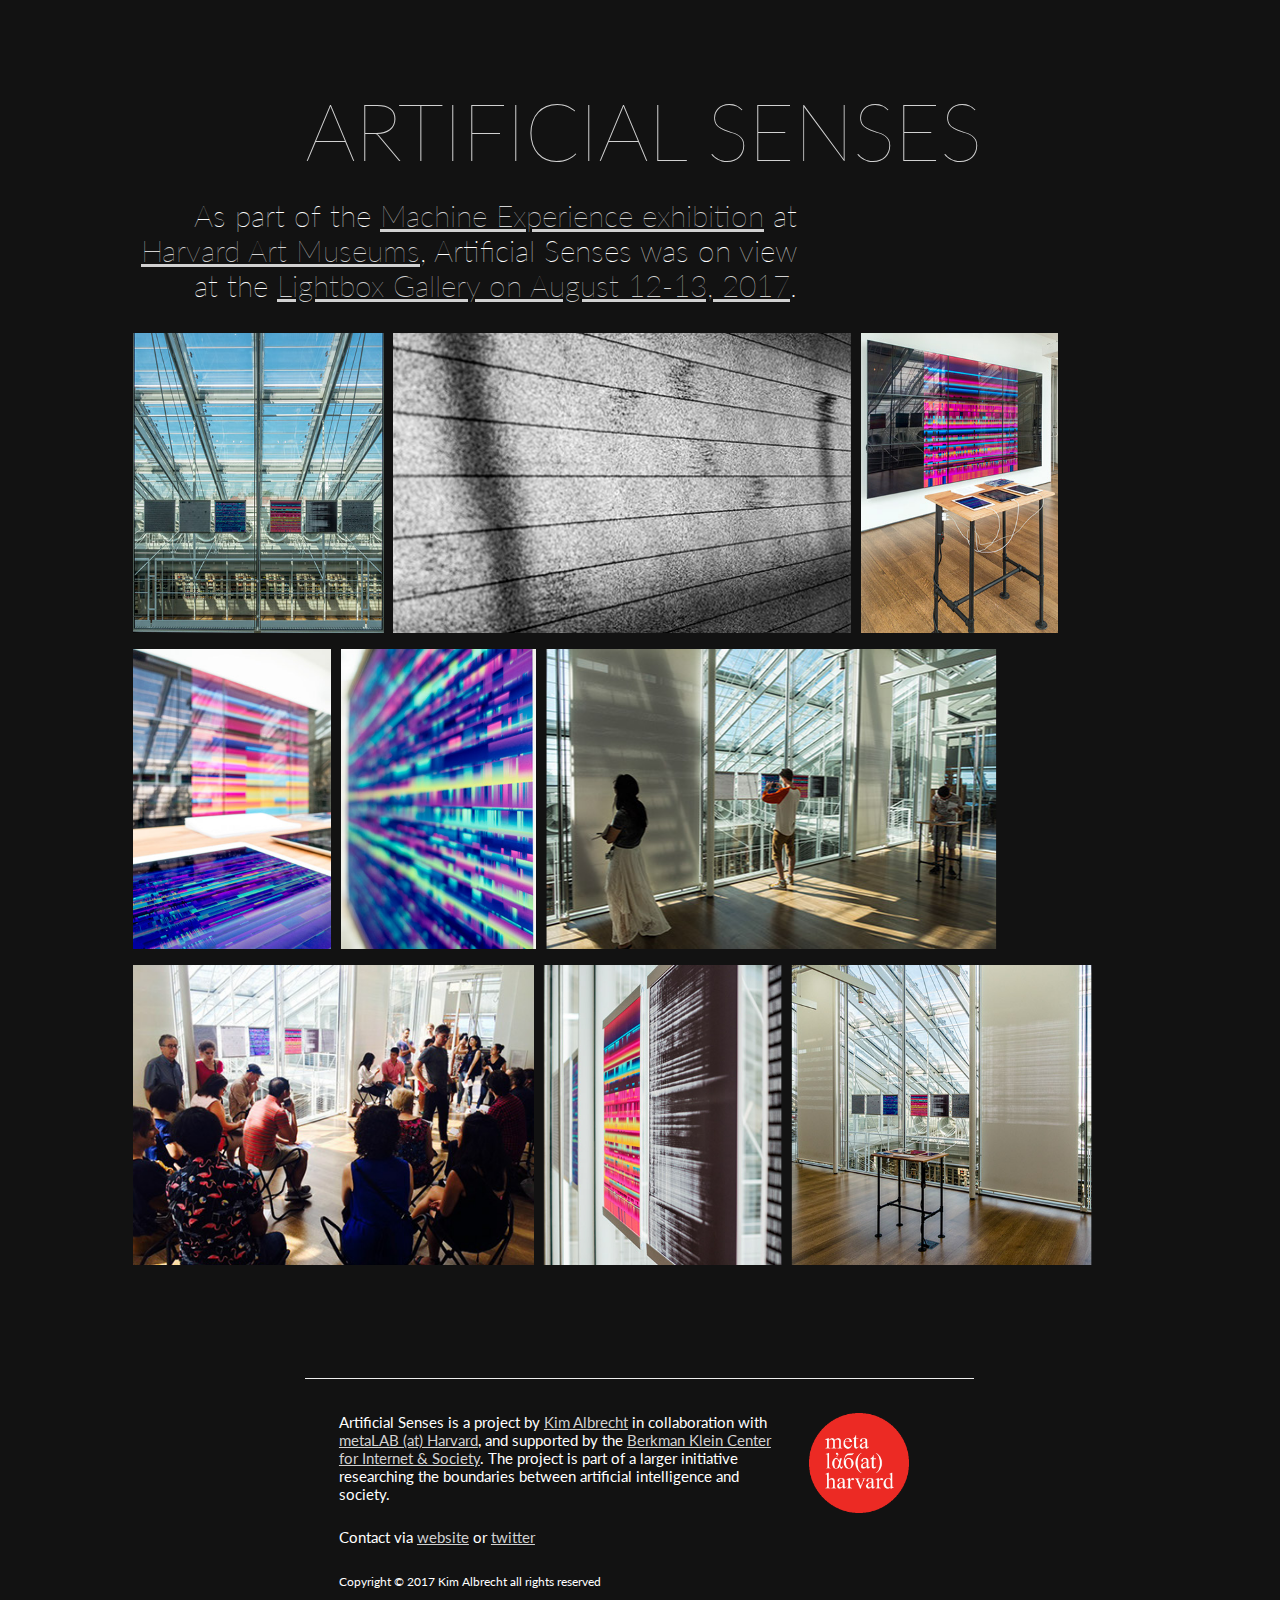
==== commit 4664caec: "Title Update" ====
--- a/harvard_art_museums_exhibit.html
+++ b/harvard_art_museums_exhibit.html
@@ -5,7 +5,7 @@
   <!-- Basic Page Needs
   –––––––––––––––––––––––––––––––––––––––––––––––––– -->
   <meta charset="utf-8">
-  <title>AI Senses</title>
+  <title>Artificial Senses</title>
   <meta name="description" content="">
   <meta name="author" content="Kim Albrecht">
 
@@ -19,11 +19,11 @@
   –––––––––––––––––––––––––––––––––––––––––––––––––– -->
 <meta name="author" content="Kim Albrecht">
 <meta name="copyright" content="kimalbrecht.com">
-<meta name="description" content="AI Senses visualizes sensor data of the machines that surround us to develop an understanding how they experience the world.">
+<meta name="description" content="Artificial Senses visualizes sensor data of the machines that surround us to develop an understanding how they experience the world.">
 <meta name="robots" content="index"/>
-<meta property="og:title" content="AI Senses by Kim Albrecht">
+<meta property="og:title" content="Artificial Senses by Kim Albrecht">
 <meta property="og:type" content="website">
-<meta property="og:description" content="AI Senses visualizes sensor data of the machines that surround us to develop an understanding how they experience the world.">
+<meta property="og:description" content="Artificial Senses visualizes sensor data of the machines that surround us to develop an understanding how they experience the world.">
 <meta property="og:image" content="https://kimalbrecht.github.io/ai-senses/images/ai-senses-sensor-visualization-kim-albrecht.jpg">
 <meta property="og:url" content="https://kimalbrecht.github.io/ai-senses/">
 
@@ -113,7 +113,7 @@
   <div class="container">
     <div class="row" style="margin-top: 8%">
       <div class="ten columns offset-by-two">
-        <h1 id="headline"><a href="index.html">AI Senses</a></h1>
+        <h1 id="headline"><a href="index.html">Artificial Senses</a></h1>
       </div>
     </div>
     <div class="row">
@@ -121,7 +121,7 @@
         <p class="introDescr">Ai Senses visualizes sensor data of machines that surround us every day to develop an understanding how they experience the world.</p>
       </div> -->
       <div class="eight columns">
-        <p class="introDescr">As part of the <a href="https://cyber.harvard.edu/events/2017/08/AIArt">Machine Experience exhibition</a> at <a href="http://www.harvardartmuseums.org/visit/calendar/lightbox-gallery-talk-artificial-intelligence-in-art-and-design">Harvard Art Museums</a>, AI Senses was on view at the <a href="https://metalabharvard.github.io/projects/lb_machineexperience/">Lightbox Gallery on August 12-13, 2017</a>.</p>
+        <p class="introDescr">As part of the <a href="https://cyber.harvard.edu/events/2017/08/AIArt">Machine Experience exhibition</a> at <a href="http://www.harvardartmuseums.org/visit/calendar/lightbox-gallery-talk-artificial-intelligence-in-art-and-design">Harvard Art Museums</a>, Artificial Senses was on view at the <a href="https://metalabharvard.github.io/projects/lb_machineexperience/">Lightbox Gallery on August 12-13, 2017</a>.</p>
       </div>
     </div>
 
@@ -218,7 +218,7 @@
             <div id="row" style="margin: 5%;">
               <div class="nine columns">
                 <p>
-                  AI Senses is a project by <a href="http://kimalbrecht.com/">Kim Albrecht</a> in collaboration with <a href="http://metalab.harvard.edu/">metaLAB (at) Harvard</a>, and supported by the <a href="https://cyber.harvard.edu/research/ai">Berkman Klein Center for Internet &amp; Society</a>. The project is part of a larger initiative researching the boundaries between artificial intelligence and society.
+                  Artificial Senses is a project by <a href="http://kimalbrecht.com/">Kim Albrecht</a> in collaboration with <a href="http://metalab.harvard.edu/">metaLAB (at) Harvard</a>, and supported by the <a href="https://cyber.harvard.edu/research/ai">Berkman Klein Center for Internet &amp; Society</a>. The project is part of a larger initiative researching the boundaries between artificial intelligence and society.
                 </p>
                 <p>
                   Contact via <a href="http://kimalbrecht.com/">website</a> or <a href="https://twitter.com/kimay">twitter</a>
